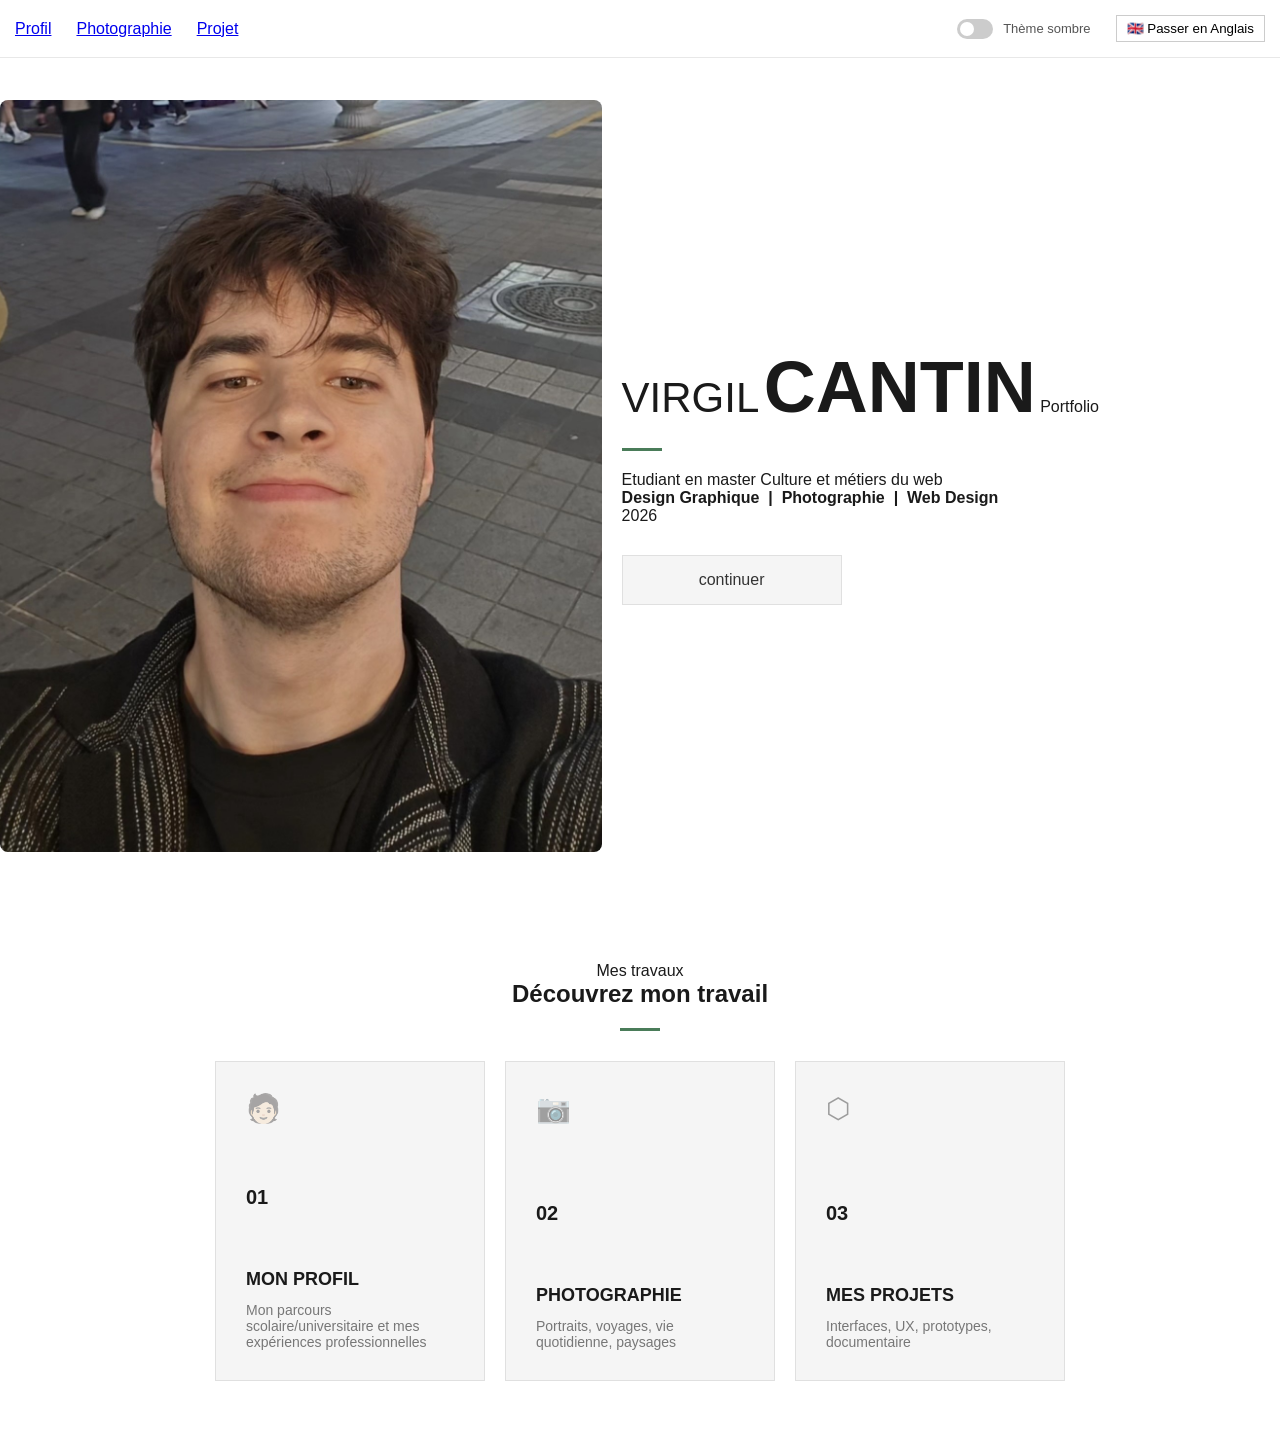
==== index.html @ aaf5d7fb "changement de titre" ====
<html>
<!DOCTYPE html>
<html lang="en">

<head>
  <meta charset="UTF-8">
  <meta name="viewport" content="width=device-width, initial-scale=1.0">
  <title>Portfolio Accueil</title>
  <link rel="stylesheet" href="index.css" />
  <script src="script.js"></script>
</head>

<body>

  <div class="navbar">
    <nav class="menu">
      <a href="profil.html">Profil</a>
      <a href="photographie.html">Photographie</a>
      <a href="projet.html">Projet</a>
    </nav>

    <div class="contrôles">
      <label class="bouton">
        <label class="interrupteur">
          <input type="checkbox" id="interrupteurSombre" onchange="basculerTheme()" />
          <span class="curseur"></span>
        </label>
        Thème sombre
      </label>
      <button class="bouton-langue" onclick="basculerLangue()">🇬🇧 Passer en Anglais</button>
    </div>
  </div>
  <section class="section" id="section">
    <div class="section-gauche">
      <img class="imageprofil" src="Photo/Screenshot_20260427_023342_Gallery.jpg" alt="photo de profil">
    </div>

    <div class="section-droite">
      <div class="section-contenu">
        <div class="section-nom">
          <span class="nom">Virgil</span>
          <span class="prénom">CANTIN</span>
          <span class="portfolio">Portfolio</span>
        </div>
        <div class="barre"></div>
        <p class="Titre" id="Titre">Etudiant en master Culture et métiers du web</p>
        <p class="Titre"><strong>Design Graphique &nbsp;|&nbsp; Photographie &nbsp;|&nbsp; Web Design</strong></p>
        <p class="année">2026</p>
        <a href="#categories" class="continuer-btn" id="btn-continuer">continuer</a>
      </div>
    </div>
  </section>

  <section class="categories" id="categories">
    <div class="categories-titre">
      <p class="Titre-cat" id="Titre-cat">Mes travaux</p>
      <h2 id="cat-titre">Découvrez mon travail</h2>
      <div class="barre2"></div>
    </div>

    <div class="case">
      <a href="profil.html" class="lien">
        <span class="case-icone">🧑🏻</span>
        <span class="case-flèche">→</span>
        <span class="case-nombre">01</span>
        <span class="case-titre" id="case1-titre">Mon profil</span>
        <span class="case-desc" id="case1-desc">Mon parcours scolaire/universitaire et mes expériences
          professionnelles</span>
      </a>

      <a href="photographie.html" class="lien">
        <span class="case-icone">📷</span>
        <span class="case-flèche">→</span>
        <span class="case-nombre">02</span>
        <span class="case-titre" id="case2-titre">Photo&shy;graphie</span>
        <span class="case-desc" id="case1-desc">Portraits, voyages, vie quotidienne, paysages</span>
      </a>

      <a href="projet.html" class="lien">
        <span class="case-icone">⬡</span>
        <span class="case-flèche">→</span>
        <span class="case-nombre">03</span>
        <span class="case-titre" id="case3-titre">Mes projets</span>
        <span class="case-desc" id="case3-desc">Interfaces, UX, prototypes, documentaire</span>
      </a>

    </div>
  </section>
</body>

</html>
---- index.css ----
* {
      box-sizing: border-box;
      margin: 0px;
      padding: 0px;
  }

  html {
      scroll-behavior: smooth;
  }

  body {
      font-family: 'Helvetica Neue', Helvetica, Arial, sans-serif;
      color: #1a1a1a;
      background-color: #ffffff;
      overflow-x: hidden;
  }

  .navbar {
      position: fixed;
      top: 0;
      left: 0;
      width: 100%;
      z-index: 100;
      display: flex;
      justify-content: space-between;
      align-items: center;
      padding: 15px;
      background-color: rgba(255, 255, 255, 0.8);
      border-bottom: 1px solid #e8e8e8;
      backdrop-filter: blur(6px);
  }

  .contrôles,

  .menu {
      display: flex;
      align-items: center;
      gap: 25px;
  }

  .bouton {
      display: flex;
      align-items: center;
      gap: 10px;
      font-size: 13px;
      color: #555;
      cursor: pointer;
  }

  .bouton-langue {
      padding: 5px 10px;
      border: 1px solid #ccc;
      background-color: white;
      cursor: pointer;
  }

  .bouton-langue:hover {
      border-color: #4a7c59;
      color: #4a7c59;
  }

  .interrupteur {
      position: relative;
      width: 36px;
      height: 20px;
  }

  .interrupteur input {
      display: none;
  }

  .interrupteur .curseur {
      position: absolute;
      top: 0;
      bottom: 0;
      left: 0;
      right: 0;
      background-color: #ccc;
      border-radius: 20px;
      cursor: pointer;
  }

  .interrupteur .curseur::before {
      content: '';
      position: absolute;
      width: 14px;
      height: 14px;
      left: 3px;
      top: 3px;
      background-color: white;
      border-radius: 50%;
      transition: 0.2s;
  }

  .interrupteur input:checked+.curseur {
      background-color: #4a7c59;
  }

  .interrupteur input:checked+.curseur::before {
      transform: translateX(16px);
  }

  .section {
      display: flex;
      min-height: 100vh;
      height: auto;
      padding-top: 100px;
      padding-bottom: 50px;
  }

  .section-gauche {
      width: 47%;
      background-color: #ffffff;
      display: flex;
      justify-content: center;
      align-items: center;
  }

  .imageprofil {
      width: 100%;
      height: auto;
      aspect-ratio: 4/5;
      border-radius: 8px;
      object-fit: cover;
  }

  .section-droite {
      width: 53%;
      background-color: #ffffff;
      padding: 20px;
      display: flex;
      align-items: center;
  }

  .section-nom .nom {
      font-family: 'Helvetica Neue', Arial, sans-serif;
      font-size: 42px;
      font-weight: 300;
      text-transform: uppercase;
  }

  .section-nom .prénom {
      font-size: 72px;
      font-weight: bold;
  }

  .barre {
      width: 40px;
      height: 3px;
      background-color: #4a7c59;
      margin-top: 20px;
      margin-bottom: 20px;
  }

  .barre2 {
      width: 40px;
      height: 3px;
      background-color: #4a7c59;
      margin: 20px auto;
  }

  .continuer-btn {
      display: block;
      width: 220px;
      padding: 15px;
      text-align: center;
      background-color: #f5f5f5;
      border: 1px solid #e0e0e0;
      color: #333;
      text-decoration: none;
      margin-top: 30px;
  }

  .continuer-btn:hover {
      background-color: white;
      border-color: #4a7c59;
      color: #4a7c59;
  }

  .categories {
      background-color: #ffffff;
      padding: 60px 20px;
      text-align: center;
  }

  .case {
      display: flex;
      flex-wrap: wrap;
      justify-content: center;
      max-width: 900px;
      margin: 0 auto;
  }

  .case-icone {
      position: absolute;
      top: 30px;
      left: 30px;
      font-size: 28px;
      opacity: 0.4;
      transition: opacity 0.3s ease;
  }

  .case-flèche {
      position: absolute;
      top: 30px;
      right: 30px;
      font-size: 18px;
      color: #4a7c59;
      display: none;
  }

  .case-nombre {
      font-size: 20px;
      font-weight: bold;
      text-transform: uppercase;
      margin-bottom: 10px;
  }

  .case-titre {
      font-size: 20px;
      font-weight: 900;
      text-transform: uppercase;
      margin-bottom: 12px;
  }

  .case-desc {
      font-size: 14px;
      color: #777;
  }

  .lien {
      display: flex;
      flex-direction: column;
      justify-content: flex-end;
      width: 30%;
      height: 320px;
      background-color: #f5f5f5;
      border: 1px solid #e0e0e0;
      padding: 30px;
      margin: 10px;
      text-decoration: none;
      color: #1a1a1a;
      position: relative;
      text-align: left;
      overflow: hidden;
      transition: all 0.3s ease;
  }

  .lien:hover {
      transform: translateY(-8px);
      box-shadow: 0px 10px 20px rgba(0, 0, 0, 0.1);
      border: 1px solid transparent;
      border-bottom: 4px solid #4a7c59;
      border-color: #4a7c59;
  }

  .lien:hover .case-icone {
      opacity: 1;
  }

  .lien:hover .case-flèche {
      display: block;
  }

  .case-titre {
      font-size: 18px;
      font-weight: bold;
      margin-top: 50px;
  }


  body.dark {
      background-color: #111111;
      color: white;
  }

  body.dark .menu a {
      color: white
  }

  body.dark .navbar {
      background-color: rgba(17, 17, 17, 0.9);
      border-bottom: 1px solid #2a2a2a;
  }

  body.dark .section-gauche,
  body.dark .section-droite,
  body.dark .categories {
      background-color: #111111;
  }

  body.dark .lien {
      background-color: #1e1e1e;
      border: 1px solid #2a2a2a;
      color: white;
  }

  body.dark .continuer-btn {
      background-color: #1e1e1e;
      border: 1px solid #333;
      color: white;
  }

  body.dark .bouton-langue {
      background-color: #1e1e1e;
      border-color: #444;
      color: white
  }

  body.dark .bouton,
  body.dark .case-desc,
  body.dark .section-nom .nom {
      color: #cccccc;
  }

  body.dark .menu a:hover {
      color: #4a7c59;
  }

  @media (max-width: 768px) {
      .section {
          flex-direction: column;
      }

      .section-gauche {
          display: none;
      }

      .section-droite {
          width: 100%;
          padding: 30px;
      }

      .lien {
          width: 100%;
      }
  }
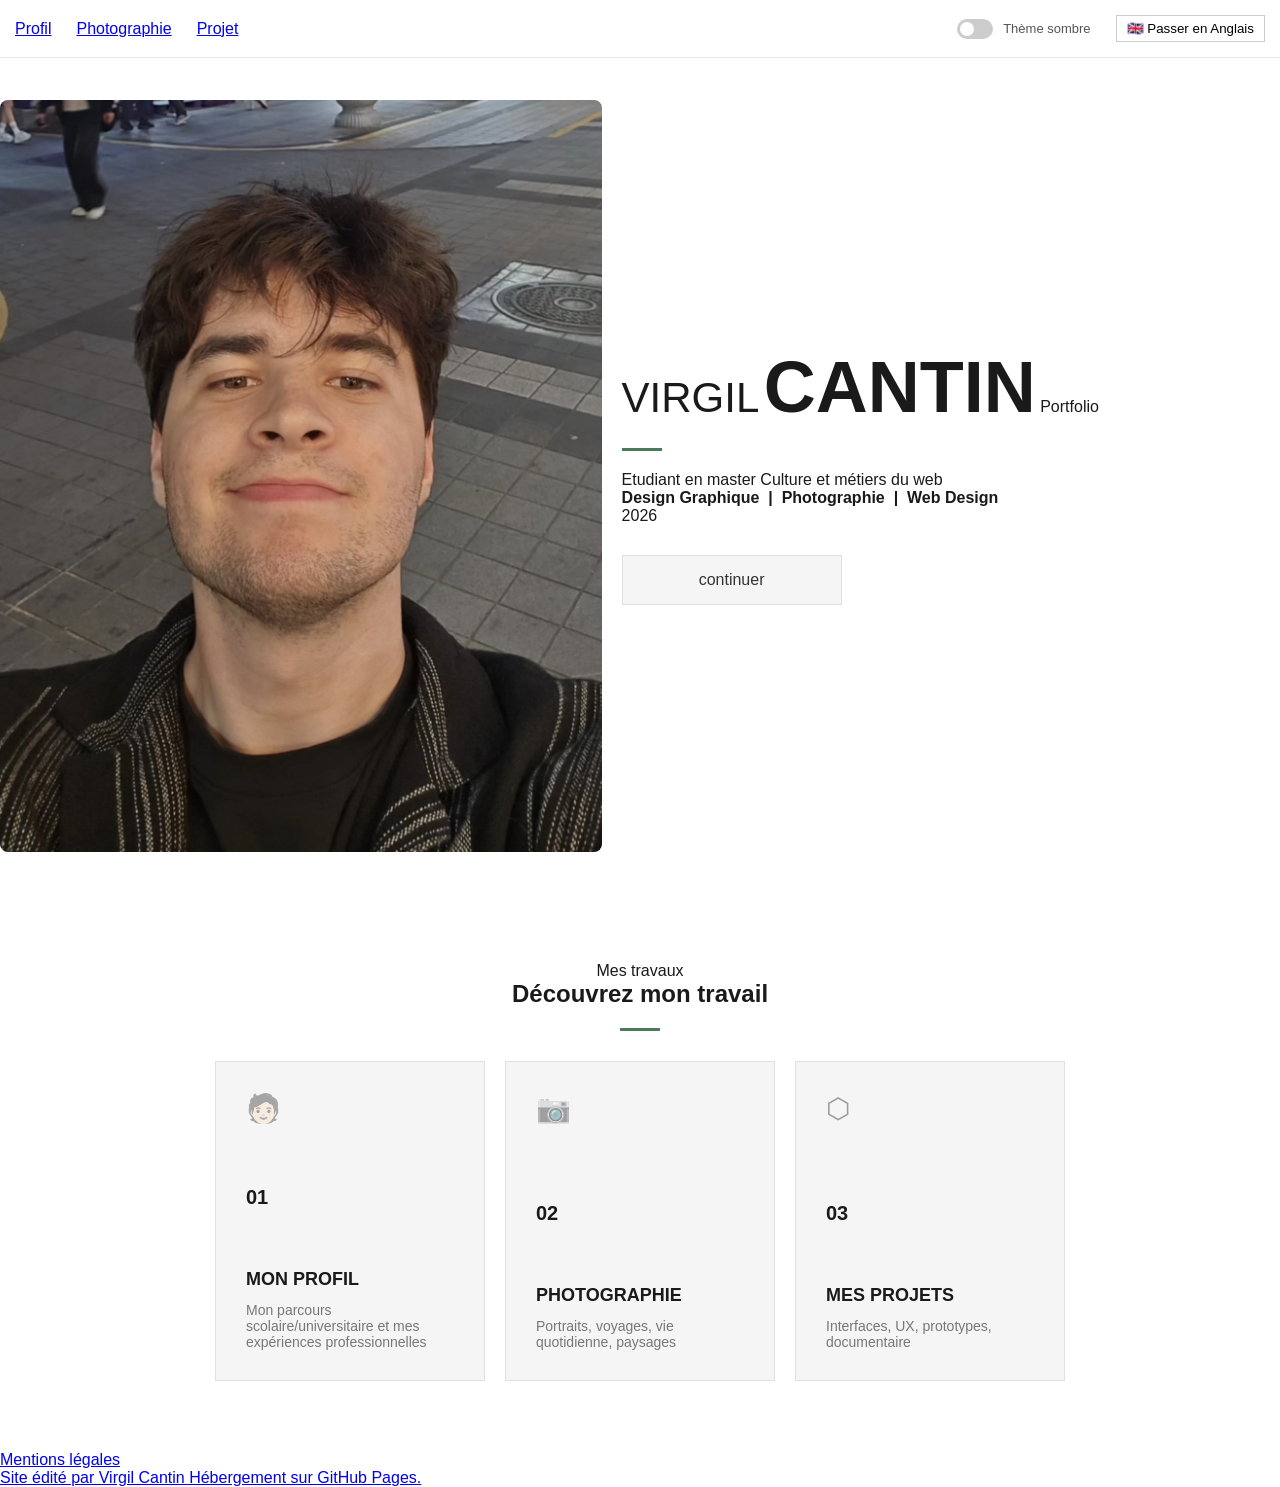
==== commit 0b97e5bc: "correction et ajout footer mention légales" ====
--- a/index.html
+++ b/index.html
@@ -86,6 +86,15 @@
 
     </div>
   </section>
+   <footer>
+        <section>
+            <a href="mentionslégales.html"> Mentions légales</h2>
+            <p>
+                Site édité par Virgil Cantin
+                Hébergement sur GitHub Pages.
+            </p>
+               </section>
+    </footer>
 </body>
 
 </html>
--- a/index.css
+++ b/index.css
@@ -7,6 +7,9 @@
   html {
       scroll-behavior: smooth;
   }
+
+  /*https://claude.ai/share/2a9bcd50-3921-48bc-a5e4-06797c3963a7 utilisation pour les carrés de catégories*/
+  /*https://share.gemini.google/ObUppY1meS0N problème de dimension*/
 
   body {
       font-family: 'Helvetica Neue', Helvetica, Arial, sans-serif;
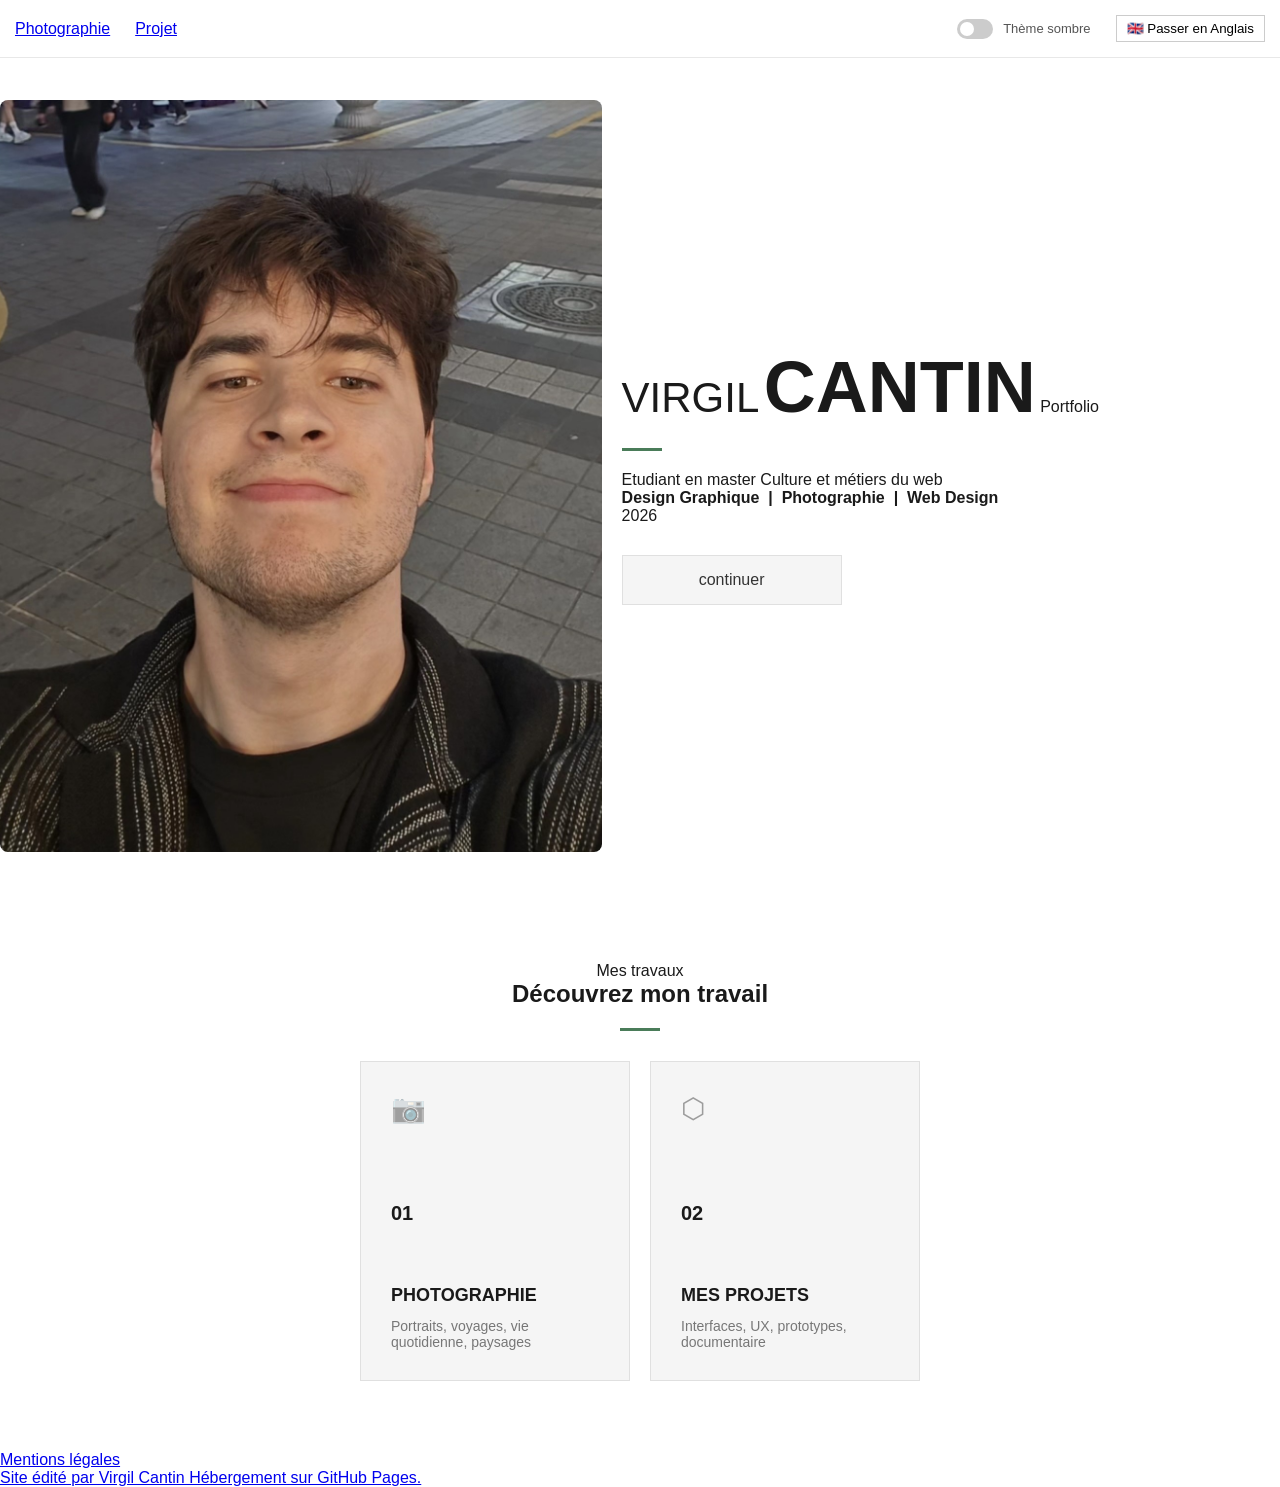
==== commit e38a64f3: "suppression page projet" ====
--- a/index.html
+++ b/index.html
@@ -14,7 +14,6 @@
 
   <div class="navbar">
     <nav class="menu">
-      <a href="profil.html">Profil</a>
       <a href="photographie.html">Photographie</a>
       <a href="projet.html">Projet</a>
     </nav>
@@ -59,19 +58,11 @@
     </div>
 
     <div class="case">
-      <a href="profil.html" class="lien">
-        <span class="case-icone">🧑🏻</span>
-        <span class="case-flèche">→</span>
-        <span class="case-nombre">01</span>
-        <span class="case-titre" id="case1-titre">Mon profil</span>
-        <span class="case-desc" id="case1-desc">Mon parcours scolaire/universitaire et mes expériences
-          professionnelles</span>
-      </a>
 
       <a href="photographie.html" class="lien">
         <span class="case-icone">📷</span>
         <span class="case-flèche">→</span>
-        <span class="case-nombre">02</span>
+        <span class="case-nombre">01</span>
         <span class="case-titre" id="case2-titre">Photo&shy;graphie</span>
         <span class="case-desc" id="case1-desc">Portraits, voyages, vie quotidienne, paysages</span>
       </a>
@@ -79,7 +70,7 @@
       <a href="projet.html" class="lien">
         <span class="case-icone">⬡</span>
         <span class="case-flèche">→</span>
-        <span class="case-nombre">03</span>
+        <span class="case-nombre">02</span>
         <span class="case-titre" id="case3-titre">Mes projets</span>
         <span class="case-desc" id="case3-desc">Interfaces, UX, prototypes, documentaire</span>
       </a>
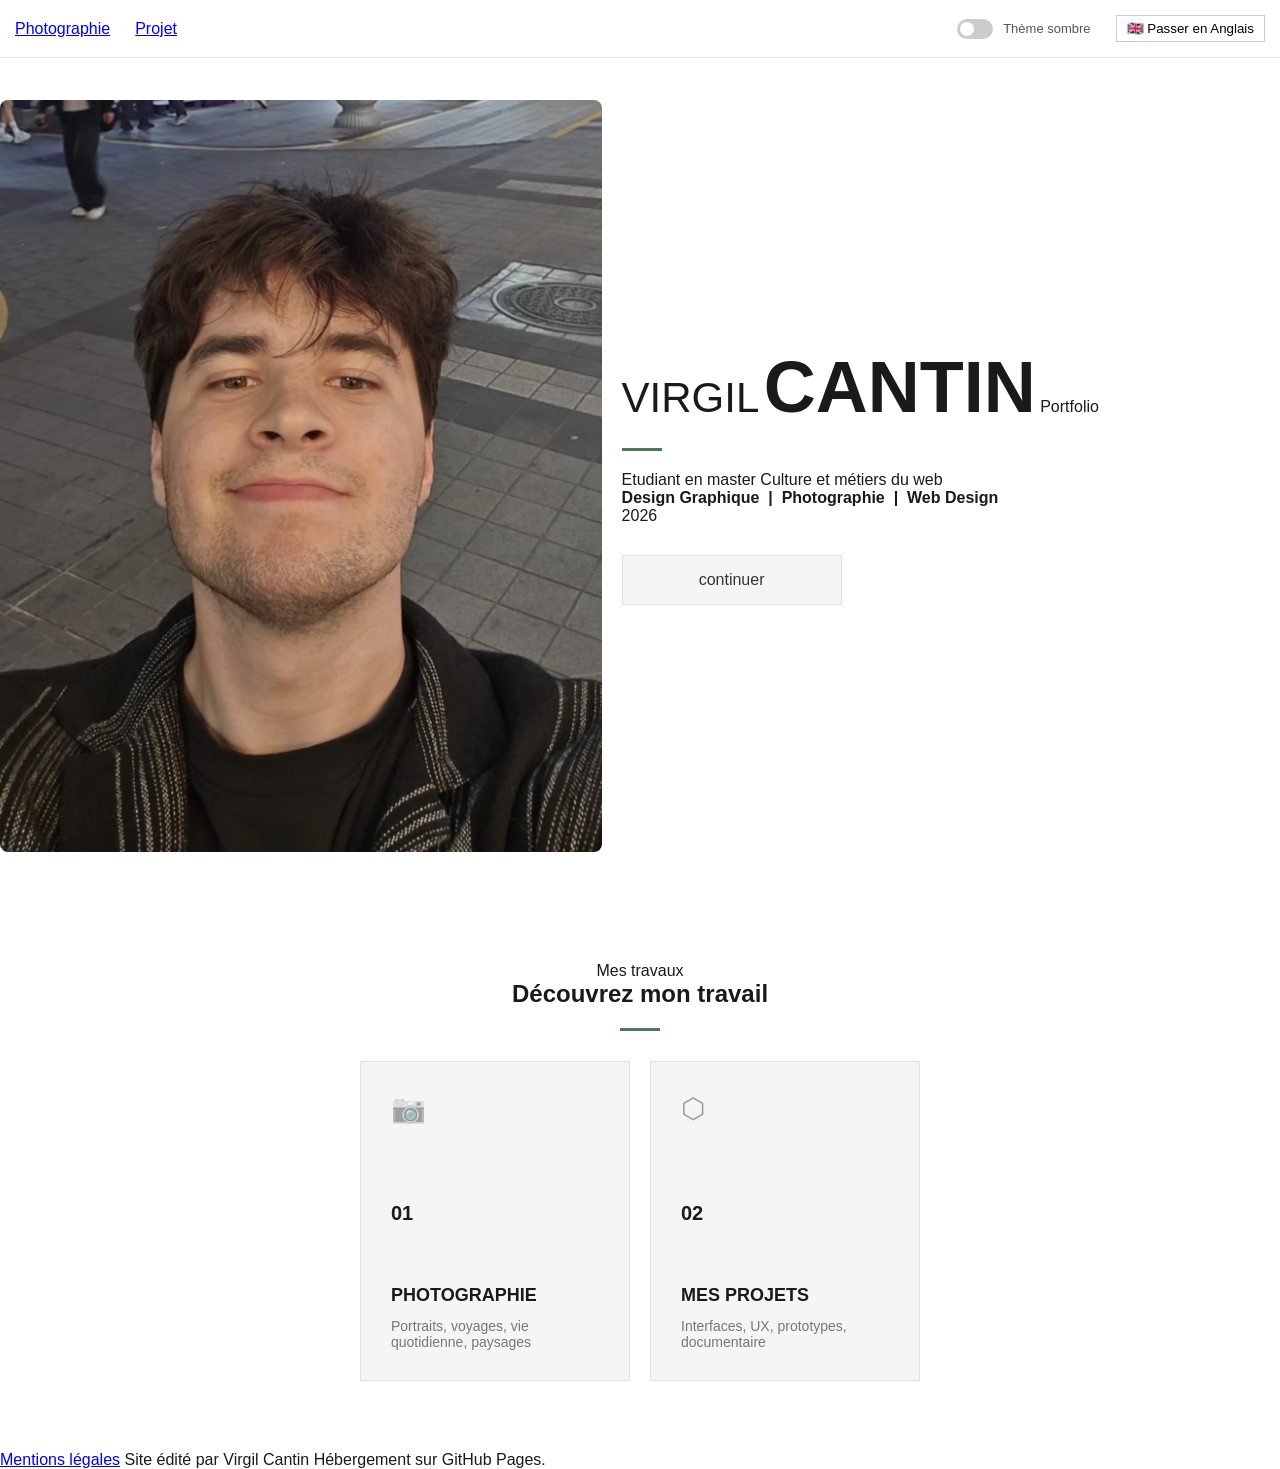
==== commit 1be61e15: "correction" ====
--- a/index.html
+++ b/index.html
@@ -79,8 +79,8 @@
   </section>
    <footer>
         <section>
-            <a href="mentionslégales.html"> Mentions légales</h2>
-            <p>
+            <a href="mentionslégales.html"> Mentions légales</a>
+
                 Site édité par Virgil Cantin
                 Hébergement sur GitHub Pages.
             </p>
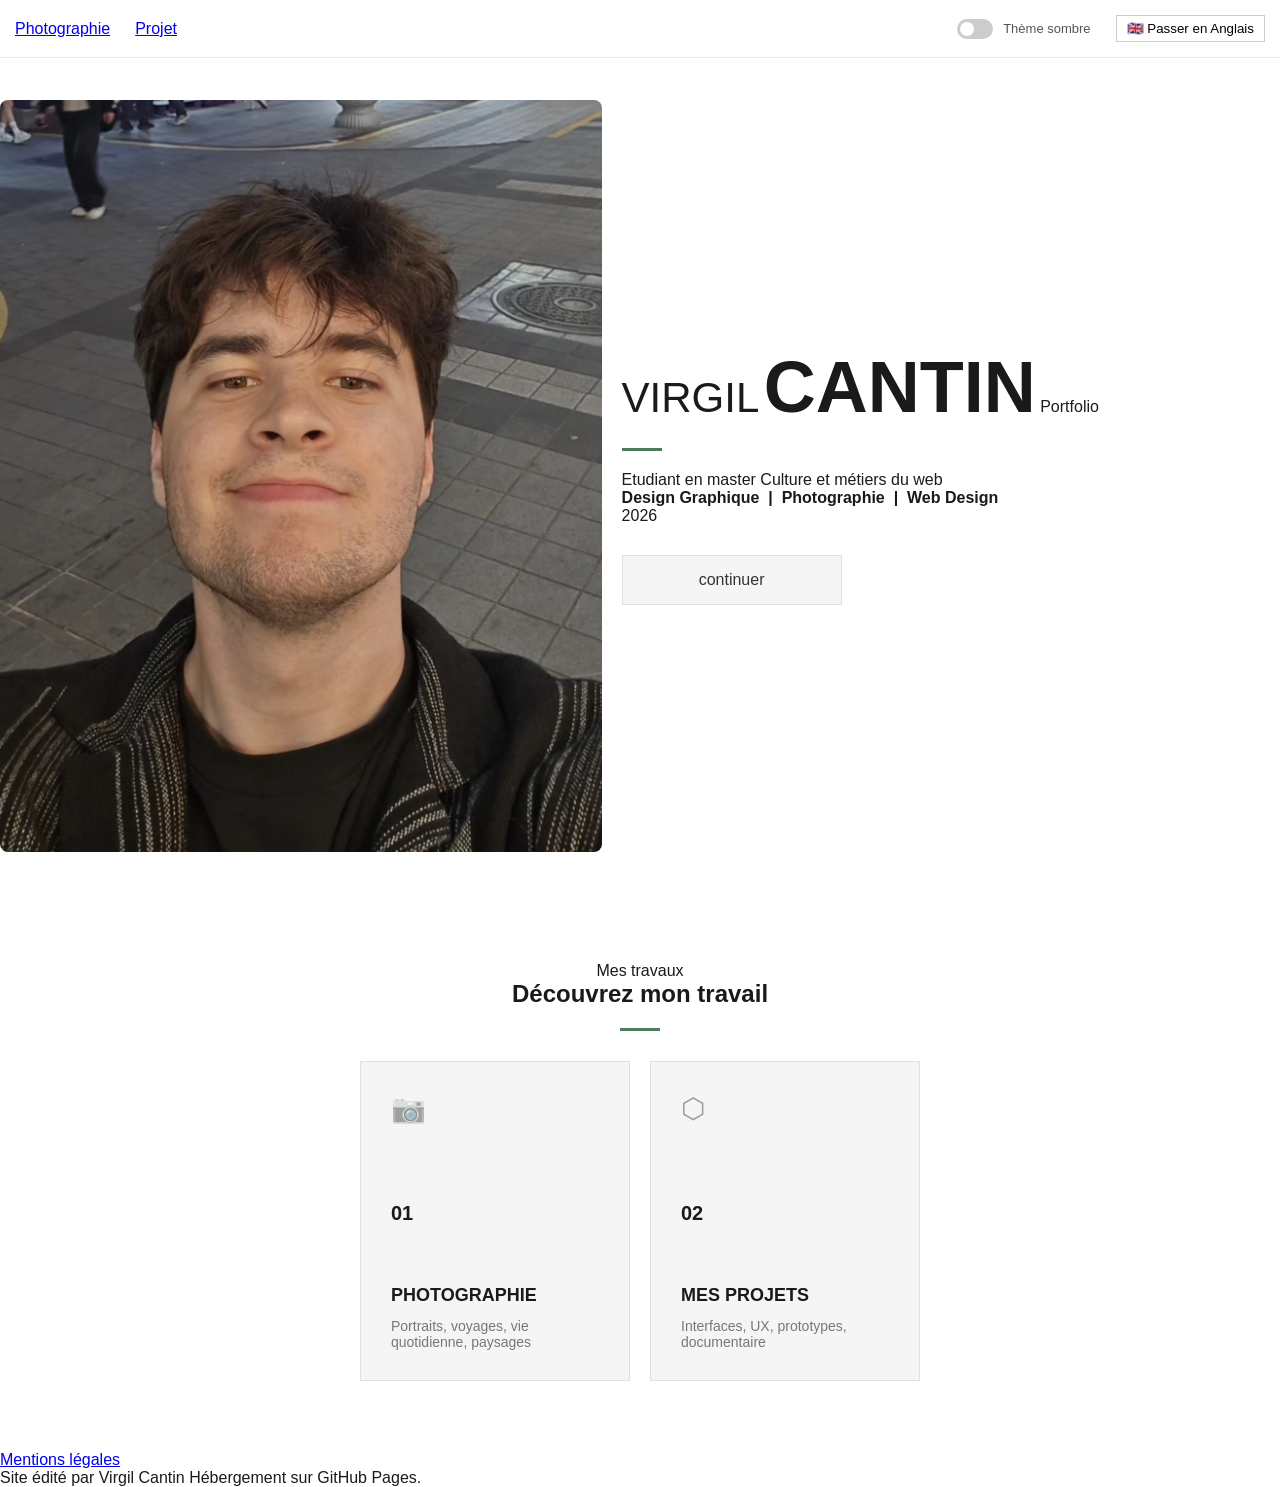
==== commit 90cc3ddd: "Update index.html" ====
--- a/index.html
+++ b/index.html
@@ -1,13 +1,11 @@
-<html>
 <!DOCTYPE html>
-<html lang="en">
-
+<html lang="fr">
 <head>
   <meta charset="UTF-8">
   <meta name="viewport" content="width=device-width, initial-scale=1.0">
   <title>Portfolio Accueil</title>
   <link rel="stylesheet" href="index.css" />
-  <script src="script.js"></script>
+  <script src="script.js" defer></script>
 </head>
 
 <body>
@@ -77,15 +75,15 @@
 
     </div>
   </section>
-   <footer>
-        <section>
-            <a href="mentionslégales.html"> Mentions légales</a>
-
-                Site édité par Virgil Cantin
-                Hébergement sur GitHub Pages.
-            </p>
-               </section>
-    </footer>
+  <footer>
+    <section>
+      <a href="mentionslégales.html"> Mentions légales</a>
+      <p>
+        Site édité par Virgil Cantin
+        Hébergement sur GitHub Pages.
+      </p>
+    </section>
+  </footer>
 </body>
 
 </html>
